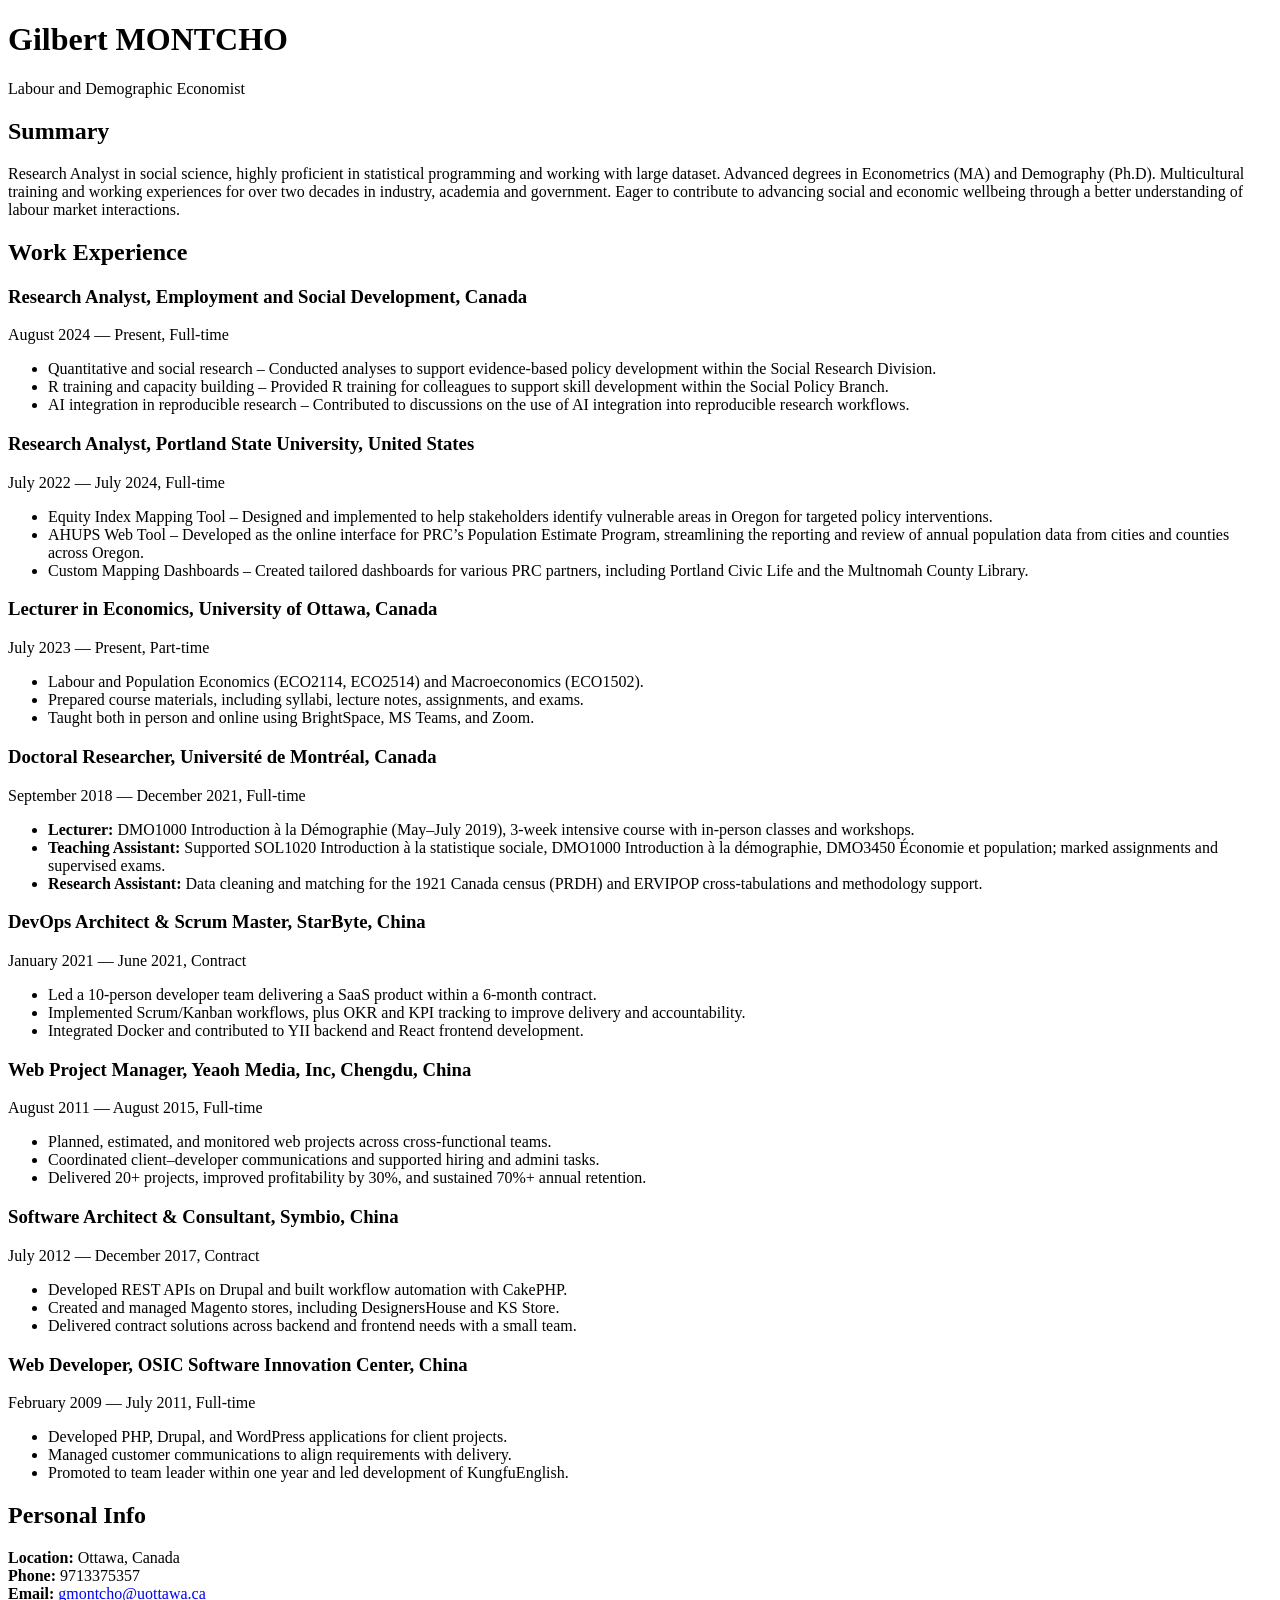
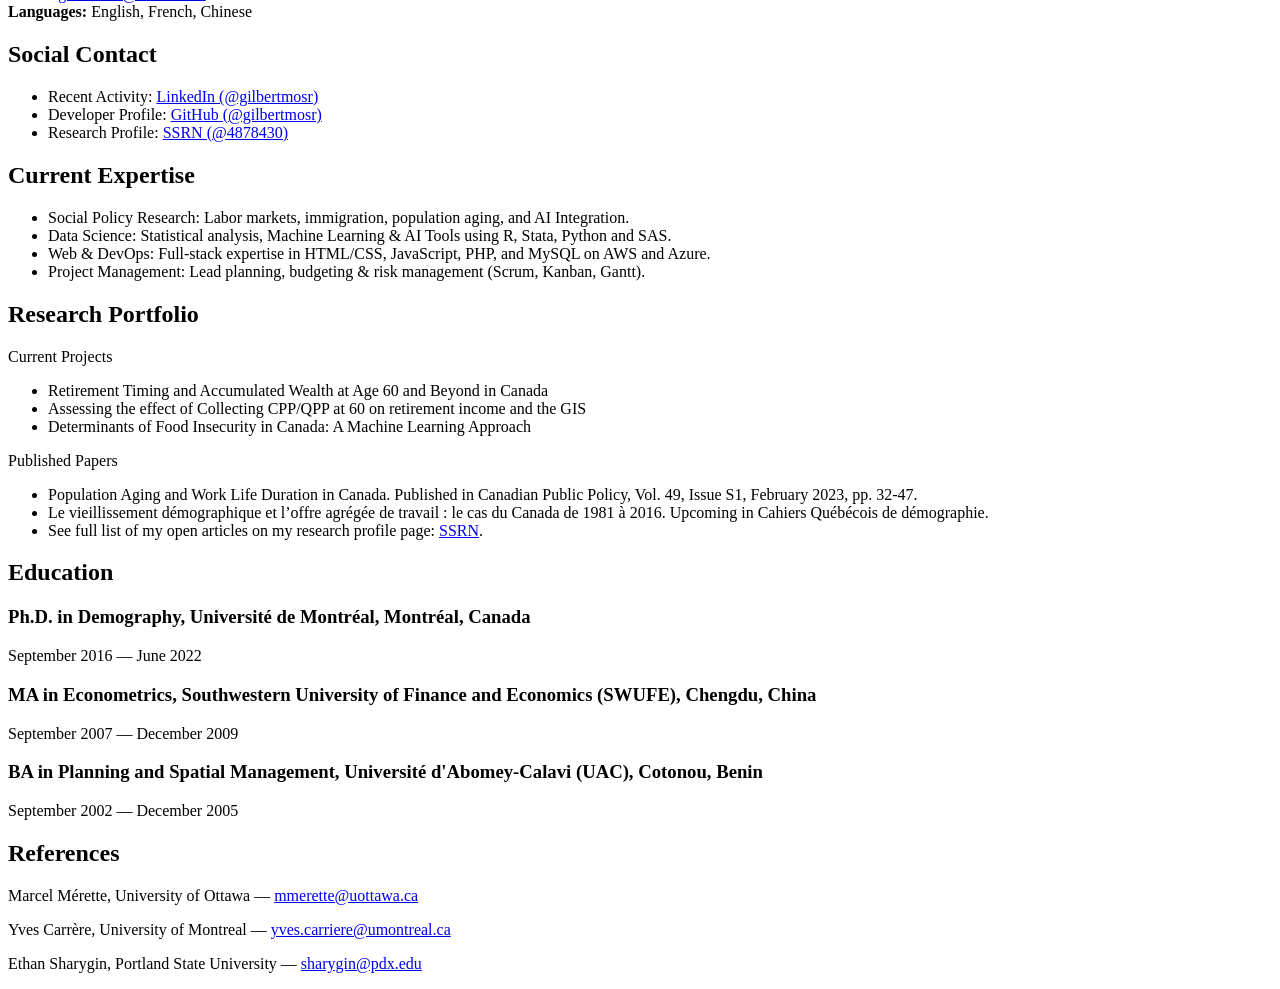
==== index.html @ cba8f5ef "Add index page for GitHub Pages" ====
<!DOCTYPE html>
<html lang="en">
<head>
  <meta charset="UTF-8">
  <meta name="viewport" content="width=device-width, initial-scale=1.0">
  <title>Resume - Gilbert Montcho</title>
  <link rel="preconnect" href="https://fonts.googleapis.com">
  <link rel="preconnect" href="https://fonts.gstatic.com" crossorigin>
  <link href="https://fonts.googleapis.com/css2?family=Lato:ital,wght@0,400;0,700;1,400&family=Oswald:wght@500;600&display=swap" rel="stylesheet">
  <link rel="stylesheet" href="resume.css">
</head>
<body>
  <div class="page">
    <div class="layout">
      <main>
        <header>
          <h1>Gilbert MONTCHO</h1>
          <p>Labour and Demographic Economist</p>
        </header>
        <section>
          <h2>Summary</h2>
          <p>Research Analyst in social science, highly proficient in statistical programming and working with large dataset. Advanced degrees in Econometrics (MA) and Demography (Ph.D). Multicultural training and working experiences for over two decades in industry, academia and government. Eager to contribute to advancing social and economic wellbeing through a better understanding of labour market interactions.</p>
        </section>

        <section>
          <h2>Work Experience</h2>

          
          <h3>Research Analyst, Employment and Social Development, Canada</h3>
          <p class="meta">August 2024 — Present, Full-time</p>
          <ul>
            <li>Quantitative and social research – Conducted analyses to support evidence‑based policy development within the Social Research Division.</li>
            <li>R training and capacity building – Provided R training for colleagues to support skill development within the Social Policy Branch.</li>
            <li>AI integration in reproducible research – Contributed to discussions on the use of AI  integration into reproducible research workflows.</li>
          </ul>


          <h3>Research Analyst, Portland State University, United States</h3>
          <p class="meta">July 2022 — July 2024, Full-time</p>
          <ul>
            <li>Equity Index Mapping Tool – Designed and implemented to help stakeholders identify vulnerable areas in Oregon for targeted policy interventions.</li>
            <li>AHUPS Web Tool – Developed as the online interface for PRC’s Population Estimate Program, streamlining the reporting and review of annual population data from cities and counties across Oregon.</li>
            <li>Custom Mapping Dashboards – Created tailored dashboards for various PRC partners, including Portland Civic Life and the Multnomah County Library.</li>
          </ul>

          <h3>Lecturer in Economics, University of Ottawa, Canada</h3>
          <p class="meta">July 2023 — Present, Part-time</p>
            <ul>
            <li>Labour and Population Economics (ECO2114, ECO2514) and Macroeconomics (ECO1502).</li>
            <li>Prepared course materials, including syllabi, lecture notes, assignments, and exams.</li>
            <li>Taught both in person and online using BrightSpace, MS Teams, and Zoom.</li>
            </ul>

          <h3>Doctoral Researcher, Université de Montréal, Canada</h3>
          <p class="meta">September 2018 — December 2021, Full-time</p>
          <ul>
            <li><strong>Lecturer:</strong> DMO1000 Introduction à la Démographie (May–July 2019), 3-week intensive course with in-person classes and workshops.</li>
            <li><strong>Teaching Assistant:</strong> Supported SOL1020 Introduction à la statistique sociale, DMO1000 Introduction à la démographie, DMO3450 Économie et population; marked assignments and supervised exams.</li>
            <li><strong>Research Assistant:</strong> Data cleaning and matching for the 1921 Canada census (PRDH) and ERVIPOP cross-tabulations and methodology support.</li>
          </ul>

          <h3>DevOps Architect &amp; Scrum Master, StarByte, China</h3>
          <p class="meta">January 2021 — June 2021, Contract</p>
          <ul>
            <li>Led a 10-person developer team delivering a SaaS product within a 6-month contract.</li>
            <li>Implemented Scrum/Kanban workflows, plus OKR and KPI tracking to improve delivery and accountability.</li>
            <li>Integrated Docker and contributed to YII backend and React frontend development.</li>
          </ul>

          <h3>Web Project Manager, Yeaoh Media, Inc, Chengdu, China</h3>
          <p class="meta">August 2011 — August 2015, Full-time</p>
          <ul>
            <li>Planned, estimated, and monitored web projects across cross-functional teams.</li>
            <li>Coordinated client–developer communications and supported hiring and admini tasks.</li>
            <li>Delivered 20+ projects, improved profitability by 30%, and sustained 70%+ annual retention.</li>
          </ul>

          <h3>Software Architect &amp; Consultant, Symbio, China</h3>
          <p class="meta">July 2012 — December 2017, Contract</p>
          <ul>
            <li>Developed REST APIs on Drupal and built workflow automation with CakePHP.</li>
            <li>Created and managed Magento stores, including DesignersHouse and KS Store.</li>
            <li>Delivered contract solutions across backend and frontend needs with a small team.</li>
          </ul>

          <h3>Web Developer, OSIC Software Innovation Center, China</h3>
          <p class="meta">February 2009 — July 2011, Full-time</p>
          <ul>
            <li>Developed PHP, Drupal, and WordPress applications for client projects.</li>
            <li>Managed customer communications to align requirements with delivery.</li>
            <li>Promoted to team leader within one year and led development of KungfuEnglish.</li>
          </ul>
        </section>

      </main>

      <aside class="aside">
        <section>
          <h2>Personal Info</h2>
          <strong>Location:</strong> Ottawa, Canada<br>
          <strong>Phone:</strong> 9713375357<br>
          <strong>Email:</strong> <a href="mailto:gmontcho@uottawa.ca">gmontcho@uottawa.ca</a><br>
          <strong>Languages:</strong> English, French, Chinese
        </section>

        <section>
          <h2>Social Contact</h2>
          <ul class="tag-list">
            <li>Recent Activity: <a href="https://www.linkedin.com/in/gilbertmosr">LinkedIn (@gilbertmosr)</a></li>
            <li>Developer Profile: <a href="https://github.com/gilbertmosr">GitHub (@gilbertmosr)</a></li>
            <li>Research Profile: <a href="https://ssrn.com/author=4878430">SSRN (@4878430)</a></li>
          </ul>
        </section>

        <section>
          <h2>Current Expertise</h2>
          <ul class="tag-list">
            <li>Social Policy Research: Labor markets, immigration, population aging, and AI Integration.</li>
            <li>Data Science: Statistical analysis, Machine Learning & AI Tools using R, Stata, Python and SAS.</li>
            <li>Web & DevOps: Full-stack expertise in HTML/CSS, JavaScript, PHP, and MySQL on AWS and Azure.</li>
            <li>Project Management: Lead planning, budgeting & risk management (Scrum, Kanban, Gantt).</li>
          </ul>
        </section>

        <section>
          <h2>Research Portfolio</h2>
          <div class="subsection">
            <div class="section-title">Current Projects</div>
            <ul class="tag-list">
              <li>Retirement Timing and Accumulated Wealth at Age 60 and Beyond in Canada</li>
              <li>Assessing the effect of Collecting CPP/QPP at 60 on retirement income and the GIS</li>
              <li>Determinants of Food Insecurity in Canada: A Machine Learning Approach</li>
            </ul>
          </div>
          <div class="subsection">
            <div class="section-title">Published Papers</div>
            <ul class="tag-list">
              <li>Population Aging and Work Life Duration in Canada. Published in Canadian Public Policy, Vol. 49, Issue S1, February 2023, pp. 32-47.</li>
              <li>Le vieillissement démographique et l’offre agrégée de travail : le cas du Canada de 1981 à 2016. Upcoming in Cahiers Québécois de démographie.</li>
              <li>See full list of my open articles on my research profile page: <a href="https://ssrn.com/author=4878430">SSRN</a>.</li>
            </ul>
          </div>

        </section>

        <section>
          <h2>Education</h2>
          <h3>Ph.D. in Demography, Université de Montréal, Montréal, Canada</h3>
          <p class="meta">September 2016 — June 2022</p>

          <h3>MA in Econometrics, Southwestern University of Finance and Economics (SWUFE), Chengdu, China</h3>
          <p class="meta">September 2007 — December 2009</p>

          <h3>BA in Planning and Spatial Management, Université d'Abomey-Calavi (UAC), Cotonou, Benin</h3>
          <p class="meta">September 2002 — December 2005</p>
        </section>

        <section>
          <h2>References</h2>
          <p>Marcel Mérette, University of Ottawa — <a href="mailto:mmerette@uottawa.ca">mmerette@uottawa.ca</a></p>
          <p>Yves Carrère, University of Montreal — <a href="mailto:yves.carriere@umontreal.ca">yves.carriere@umontreal.ca</a></p>
          <p>Ethan Sharygin, Portland State University — <a href="mailto:sharygin@pdx.edu">sharygin@pdx.edu</a></p>
        </section>
      </aside>
    </div>
  </div>
</body>
</html>
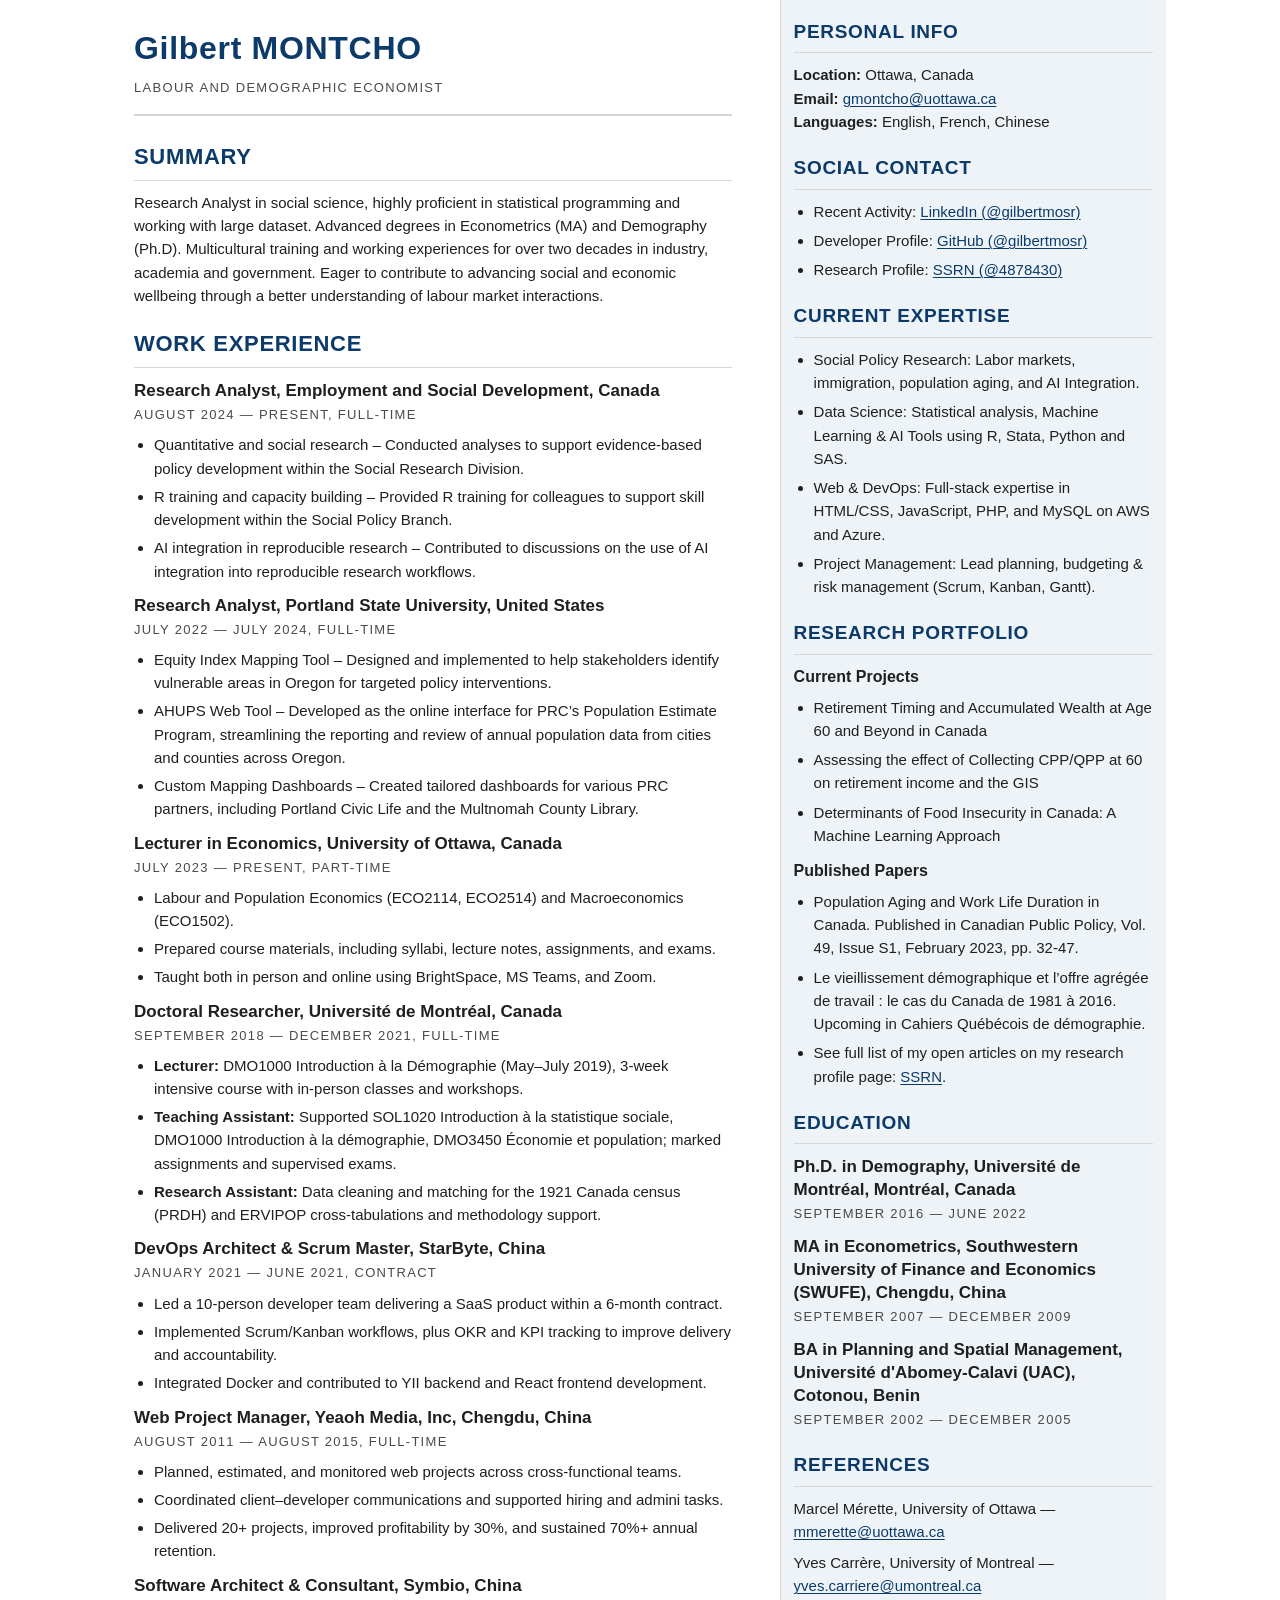
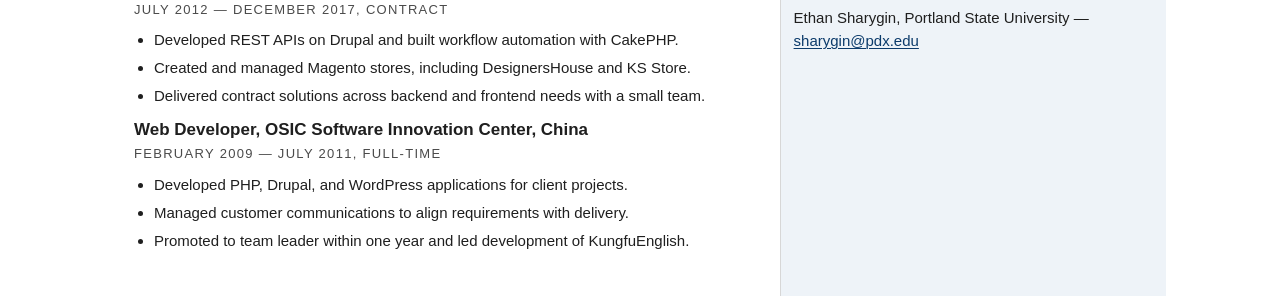
==== commit 3b9b8a04: "Remove phone number from homepage" ====
--- a/index.html
+++ b/index.html
@@ -98,7 +98,6 @@
         <section>
           <h2>Personal Info</h2>
           <strong>Location:</strong> Ottawa, Canada<br>
-          <strong>Phone:</strong> 9713375357<br>
           <strong>Email:</strong> <a href="mailto:gmontcho@uottawa.ca">gmontcho@uottawa.ca</a><br>
           <strong>Languages:</strong> English, French, Chinese
         </section>
--- a/resume.css
+++ b/resume.css
@@ -0,0 +1,265 @@
+:root {
+  --text: #1f1f1f;
+  --muted: #4a4a4a;
+  --accent: #0c3b6b;
+  --border: #d7d7d7;
+  --bg: #ffffff;
+  --aside-bg: #eef3f8;
+}
+
+* {
+  box-sizing: border-box;
+}
+
+body {
+  margin: 0;
+  padding: 0;
+  font-family: "Lato", "Helvetica Neue", Arial, sans-serif;
+  font-size: 15px;
+  color: var(--text);
+  background: var(--bg);
+  line-height: 1.45;
+}
+
+.page {
+  max-width: 1100px;
+  margin: 0 auto;
+  padding: 0 24px;
+}
+
+header {
+  border-bottom: 2px solid var(--border);
+  padding-bottom: 16px;
+  margin-bottom: 24px;
+}
+
+header h1 {
+  margin: 0;
+  font-family: "Oswald", "Helvetica Neue", Arial, sans-serif;
+  font-size: 32px;
+  letter-spacing: 0.7px;
+  color: var(--accent);
+}
+
+header p {
+  margin: 4px 0 0;
+  font-family: "Oswald", "Helvetica Neue", Arial, sans-serif;
+  font-size: 13px;
+  letter-spacing: 1.3px;
+  text-transform: uppercase;
+  color: var(--muted);
+}
+
+.layout {
+  display: grid;
+  grid-template-columns: minmax(0, 1.65fr) minmax(280px, 1fr);
+  gap: 28px;
+  align-items: stretch;
+}
+
+main {
+  padding: 24px 20px;
+}
+
+section {
+  margin-bottom: 20px;
+}
+
+section h2 {
+  margin: 10px 0;
+  font-family: "Oswald", "Helvetica Neue", Arial, sans-serif;
+  font-size: 22px;
+  text-transform: uppercase;
+  letter-spacing: 0.7px;
+  color: var(--accent);
+  border-bottom: 1px solid var(--border);
+  padding-bottom: 6px;
+}
+
+h3 {
+  margin: 12px 0 2px;
+  font-size: 17px;
+  line-height: 1.35;
+}
+
+.meta {
+  margin: 0 0 8px;
+  color: var(--muted);
+  font-size: 13px;
+  letter-spacing: 1.3px;
+  text-transform: uppercase;
+}
+
+ul {
+  margin: 6px 0 12px;
+  padding-left: 20px;
+}
+
+li {
+  margin-bottom: 5px;
+}
+
+.aside h2 {
+  font-size: 19px;
+}
+
+.aside p {
+  margin: 0 0 8px;
+}
+
+.aside {
+  background: var(--aside-bg);
+  padding: 7px 13px;
+  border-left: 1px solid var(--border);
+  font-size: 15px;
+  line-height: 1.55;
+}
+
+.tag-list {
+  margin: 6px 0 0;
+}
+
+.tag-list li {
+  margin-bottom: 6px;
+}
+
+.subsection {
+  margin-bottom: 12px;
+}
+
+.section-title {
+  margin: 8px 0 4px;
+  font-size: 16px;
+  font-weight: 700;
+}
+
+.small {
+  font-size: 13px;
+  color: var(--muted);
+}
+
+p {
+  margin: 0 0 6px;
+}
+
+main {
+  font-size: 15px;
+  line-height: 1.55;
+}
+
+main p,
+main li {
+  max-width: 78ch;
+}
+
+a {
+  color: var(--accent);
+  text-decoration-thickness: 1px;
+  text-underline-offset: 2px;
+}
+
+@media (max-width: 800px) {
+  .layout {
+    grid-template-columns: 1fr;
+  }
+
+  main,
+  .aside {
+    padding: 20px 14px;
+  }
+
+  main p,
+  main li {
+    max-width: none;
+  }
+}
+
+@media print {
+  @page {
+    padding: 13mm 0 13mm 0;
+  }
+
+  html,
+  body,
+  .aside {
+    -webkit-print-color-adjust: exact;
+    print-color-adjust: exact;
+  }
+
+  body {
+    font-family: "Lato", "Helvetica Neue", Arial, sans-serif;
+    font-size: 15px;
+    line-height: 1.45;
+    background: var(--bg);
+  }
+
+  header h1,
+  header p,
+  section h2 {
+    font-family: "Oswald", "Helvetica Neue", Arial, sans-serif;
+  }
+
+  main,
+  .aside {
+    font-family: "Lato", "Helvetica Neue", Arial, sans-serif;
+    font-size: 15px;
+  }
+
+  .page {
+    max-width: none;
+    margin: 0;
+    padding: 0;
+  }
+
+  .layout {
+    grid-template-columns: minmax(0, 1.65fr) minmax(280px, 1fr);
+    gap: 28px;
+  }
+
+  main,
+  .aside {
+    padding: 24px 20px;
+  }
+
+  .aside {
+    padding: 7px 13px;
+    background: var(--aside-bg);
+    border-left: 1px solid var(--border);
+  }
+
+  main section {
+    break-inside: auto;
+    page-break-inside: auto;
+  }
+
+  main li {
+    break-inside: avoid;
+    page-break-inside: avoid;
+  }
+
+  .aside section {
+    break-inside: auto;
+    page-break-inside: auto;
+  }
+
+  .subsection {
+    break-inside: avoid;
+    page-break-inside: avoid;
+  }
+
+  .subsection .section-title {
+    break-after: avoid;
+    page-break-after: avoid;
+  }
+
+  .aside section h2 {
+    break-after: avoid;
+    page-break-after: avoid;
+  }
+
+  a {
+    color: var(--accent);
+    text-decoration-thickness: 1px;
+    text-underline-offset: 2px;
+  }
+}
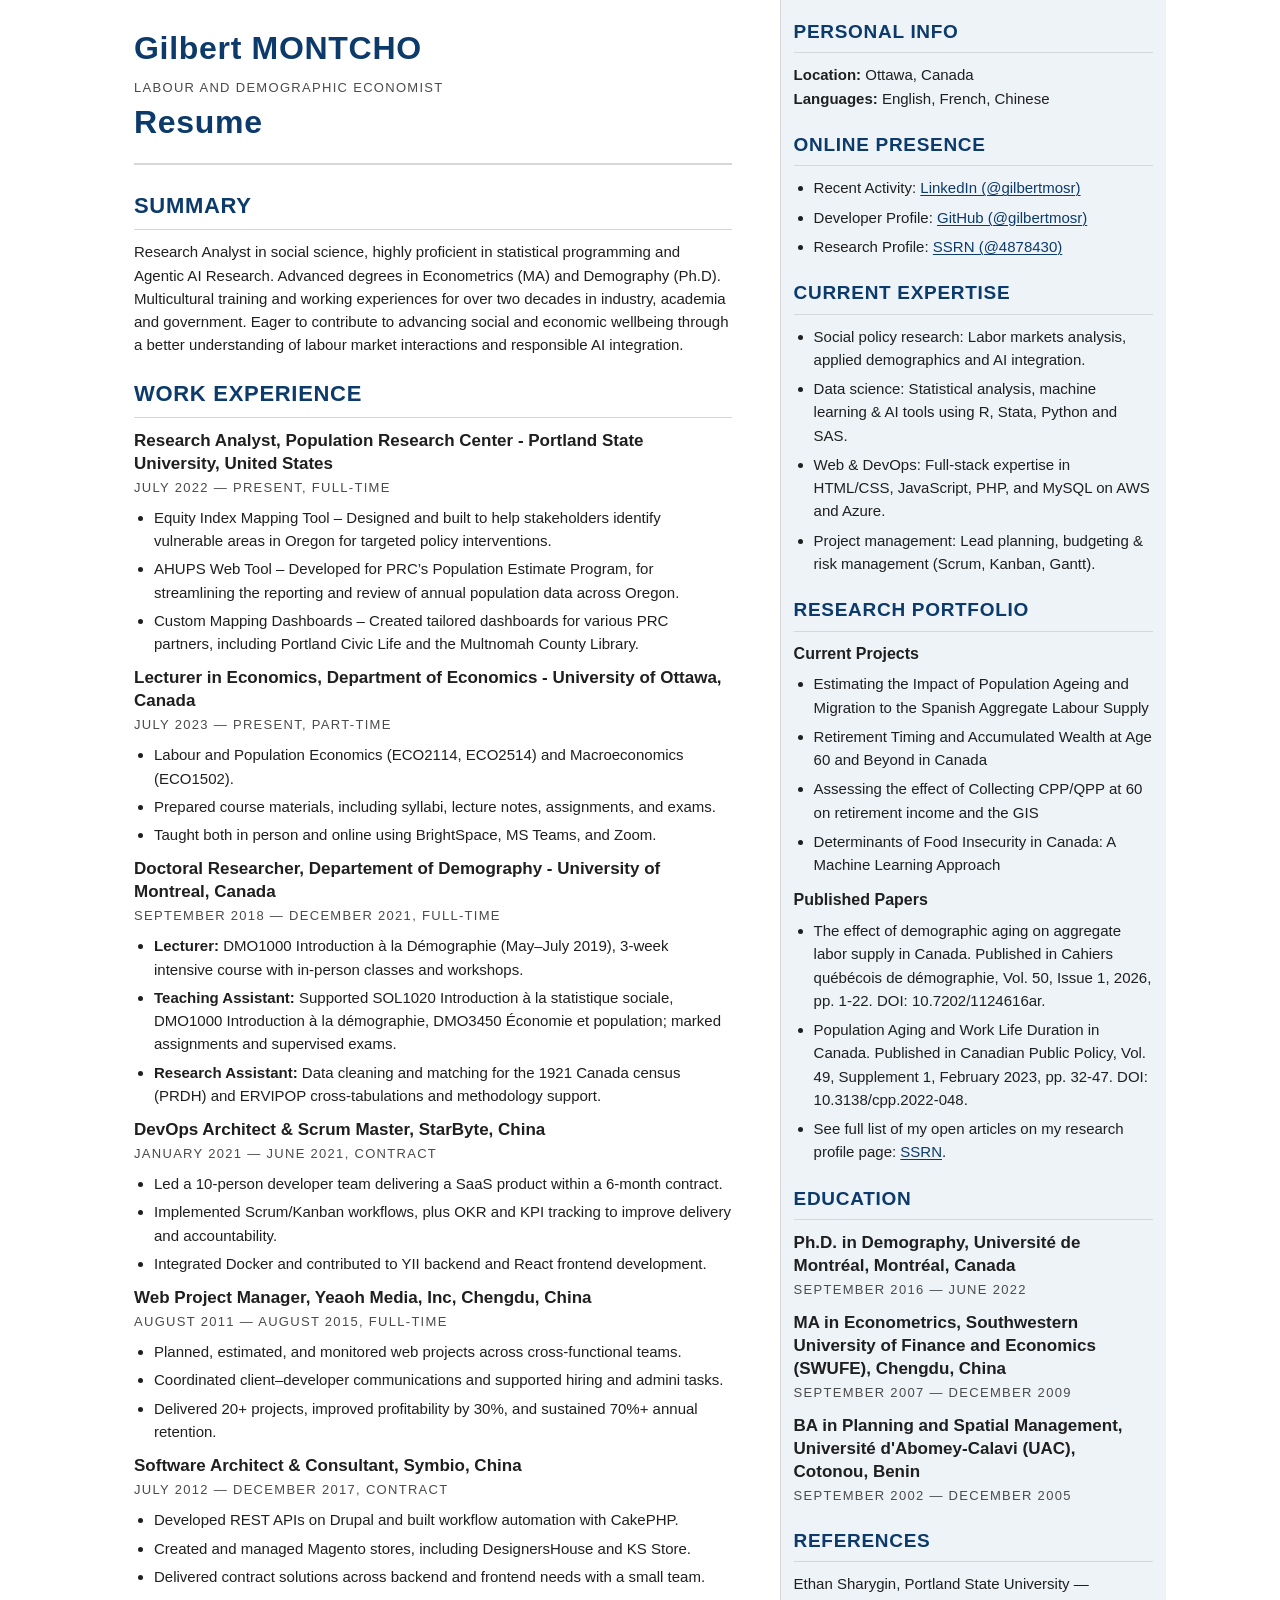
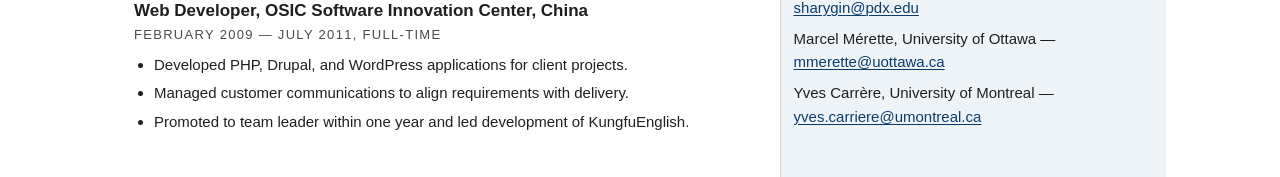
==== commit b83b44f1: "Update resume site content" ====
--- a/index.html
+++ b/index.html
@@ -16,34 +16,37 @@
         <header>
           <h1>Gilbert MONTCHO</h1>
           <p>Labour and Demographic Economist</p>
+          <h1>Resume</h1>
         </header>
         <section>
           <h2>Summary</h2>
-          <p>Research Analyst in social science, highly proficient in statistical programming and working with large dataset. Advanced degrees in Econometrics (MA) and Demography (Ph.D). Multicultural training and working experiences for over two decades in industry, academia and government. Eager to contribute to advancing social and economic wellbeing through a better understanding of labour market interactions.</p>
+          <p>Research Analyst in social science, highly proficient in statistical programming and Agentic AI Research. Advanced degrees in Econometrics (MA) and Demography (Ph.D). Multicultural training and working experiences for over two decades in industry, academia and government. Eager to contribute to advancing social and economic wellbeing through a better understanding of labour market interactions and responsible AI integration.</p>
         </section>
 
         <section>
           <h2>Work Experience</h2>
 
           
-          <h3>Research Analyst, Employment and Social Development, Canada</h3>
+          <!--
+          <h3>Research Analyst, Employment and Social Development - Government of Canada, Canada</h3>
           <p class="meta">August 2024 — Present, Full-time</p>
           <ul>
-            <li>Quantitative and social research – Conducted analyses to support evidence‑based policy development within the Social Research Division.</li>
+            <li>Quantitative and social research – Conducted analyses using Machine Learning and AI to support policy development within the Social Research Division.</li>
             <li>R training and capacity building – Provided R training for colleagues to support skill development within the Social Policy Branch.</li>
             <li>AI integration in reproducible research – Contributed to discussions on the use of AI  integration into reproducible research workflows.</li>
           </ul>
+          -->
 
 
-          <h3>Research Analyst, Portland State University, United States</h3>
-          <p class="meta">July 2022 — July 2024, Full-time</p>
+          <h3>Research Analyst, Population Research Center - Portland State University, United States</h3>
+          <p class="meta">July 2022 — Present, Full-time</p>
           <ul>
-            <li>Equity Index Mapping Tool – Designed and implemented to help stakeholders identify vulnerable areas in Oregon for targeted policy interventions.</li>
-            <li>AHUPS Web Tool – Developed as the online interface for PRC’s Population Estimate Program, streamlining the reporting and review of annual population data from cities and counties across Oregon.</li>
-            <li>Custom Mapping Dashboards – Created tailored dashboards for various PRC partners, including Portland Civic Life and the Multnomah County Library.</li>
+            <li>Equity Index Mapping Tool – Designed and built to help stakeholders identify vulnerable areas in Oregon for targeted policy interventions.</li>
+            <li class="print-break-before">AHUPS Web Tool – Developed for PRC’s Population Estimate Program, for streamlining the reporting and review of annual population data across Oregon.</li>
+            <li >Custom Mapping Dashboards – Created tailored dashboards for various PRC partners, including Portland Civic Life and the Multnomah County Library.</li>
           </ul>
 
-          <h3>Lecturer in Economics, University of Ottawa, Canada</h3>
+          <h3>Lecturer in Economics, Department of Economics - University of Ottawa, Canada</h3>
           <p class="meta">July 2023 — Present, Part-time</p>
             <ul>
             <li>Labour and Population Economics (ECO2114, ECO2514) and Macroeconomics (ECO1502).</li>
@@ -51,7 +54,7 @@
             <li>Taught both in person and online using BrightSpace, MS Teams, and Zoom.</li>
             </ul>
 
-          <h3>Doctoral Researcher, Université de Montréal, Canada</h3>
+          <h3>Doctoral Researcher, Departement of Demography - University of Montreal, Canada</h3>
           <p class="meta">September 2018 — December 2021, Full-time</p>
           <ul>
             <li><strong>Lecturer:</strong> DMO1000 Introduction à la Démographie (May–July 2019), 3-week intensive course with in-person classes and workshops.</li>
@@ -67,7 +70,7 @@
             <li>Integrated Docker and contributed to YII backend and React frontend development.</li>
           </ul>
 
-          <h3>Web Project Manager, Yeaoh Media, Inc, Chengdu, China</h3>
+          <h3 class="print-break-before">Web Project Manager, Yeaoh Media, Inc, Chengdu, China</h3>
           <p class="meta">August 2011 — August 2015, Full-time</p>
           <ul>
             <li>Planned, estimated, and monitored web projects across cross-functional teams.</li>
@@ -98,12 +101,15 @@
         <section>
           <h2>Personal Info</h2>
           <strong>Location:</strong> Ottawa, Canada<br>
+          <!--
+          <strong>Phone:</strong> 9713375357<br>
           <strong>Email:</strong> <a href="mailto:gmontcho@uottawa.ca">gmontcho@uottawa.ca</a><br>
+          -->
           <strong>Languages:</strong> English, French, Chinese
         </section>
 
         <section>
-          <h2>Social Contact</h2>
+          <h2>Online Presence</h2>
           <ul class="tag-list">
             <li>Recent Activity: <a href="https://www.linkedin.com/in/gilbertmosr">LinkedIn (@gilbertmosr)</a></li>
             <li>Developer Profile: <a href="https://github.com/gilbertmosr">GitHub (@gilbertmosr)</a></li>
@@ -114,18 +120,19 @@
         <section>
           <h2>Current Expertise</h2>
           <ul class="tag-list">
-            <li>Social Policy Research: Labor markets, immigration, population aging, and AI Integration.</li>
-            <li>Data Science: Statistical analysis, Machine Learning & AI Tools using R, Stata, Python and SAS.</li>
+            <li>Social policy research: Labor markets analysis, applied demographics and AI integration.</li>
+            <li>Data science: Statistical analysis, machine learning & AI tools using R, Stata, Python and SAS.</li>
             <li>Web & DevOps: Full-stack expertise in HTML/CSS, JavaScript, PHP, and MySQL on AWS and Azure.</li>
-            <li>Project Management: Lead planning, budgeting & risk management (Scrum, Kanban, Gantt).</li>
+            <li>Project management: Lead planning, budgeting & risk management (Scrum, Kanban, Gantt).</li>
           </ul>
         </section>
 
         <section>
-          <h2>Research Portfolio</h2>
+          <h2 class="print-break-before">Research Portfolio</h2>
           <div class="subsection">
             <div class="section-title">Current Projects</div>
             <ul class="tag-list">
+              <li>Estimating the Impact of Population Ageing and Migration to the Spanish Aggregate Labour Supply</li>
               <li>Retirement Timing and Accumulated Wealth at Age 60 and Beyond in Canada</li>
               <li>Assessing the effect of Collecting CPP/QPP at 60 on retirement income and the GIS</li>
               <li>Determinants of Food Insecurity in Canada: A Machine Learning Approach</li>
@@ -134,8 +141,8 @@
           <div class="subsection">
             <div class="section-title">Published Papers</div>
             <ul class="tag-list">
-              <li>Population Aging and Work Life Duration in Canada. Published in Canadian Public Policy, Vol. 49, Issue S1, February 2023, pp. 32-47.</li>
-              <li>Le vieillissement démographique et l’offre agrégée de travail : le cas du Canada de 1981 à 2016. Upcoming in Cahiers Québécois de démographie.</li>
+              <li>The effect of demographic aging on aggregate labor supply in Canada. Published in Cahiers québécois de démographie, Vol. 50, Issue 1, 2026, pp. 1-22. DOI: 10.7202/1124616ar.</li>
+              <li>Population Aging and Work Life Duration in Canada. Published in Canadian Public Policy, Vol. 49, Supplement 1, February 2023, pp. 32-47. DOI: 10.3138/cpp.2022-048.</li>
               <li>See full list of my open articles on my research profile page: <a href="https://ssrn.com/author=4878430">SSRN</a>.</li>
             </ul>
           </div>
@@ -143,7 +150,7 @@
         </section>
 
         <section>
-          <h2>Education</h2>
+          <h2 class="print-break-before">Education</h2>
           <h3>Ph.D. in Demography, Université de Montréal, Montréal, Canada</h3>
           <p class="meta">September 2016 — June 2022</p>
 
@@ -156,9 +163,9 @@
 
         <section>
           <h2>References</h2>
+          <p>Ethan Sharygin, Portland State University — <a href="mailto:sharygin@pdx.edu">sharygin@pdx.edu</a></p>
           <p>Marcel Mérette, University of Ottawa — <a href="mailto:mmerette@uottawa.ca">mmerette@uottawa.ca</a></p>
           <p>Yves Carrère, University of Montreal — <a href="mailto:yves.carriere@umontreal.ca">yves.carriere@umontreal.ca</a></p>
-          <p>Ethan Sharygin, Portland State University — <a href="mailto:sharygin@pdx.edu">sharygin@pdx.edu</a></p>
         </section>
       </aside>
     </div>
--- a/resume.css
+++ b/resume.css
@@ -55,6 +55,7 @@
   grid-template-columns: minmax(0, 1.65fr) minmax(280px, 1fr);
   gap: 28px;
   align-items: stretch;
+  min-height: 100vh;
 }
 
 main {
@@ -176,7 +177,7 @@
 
 @media print {
   @page {
-    padding: 13mm 0 13mm 0;
+    margin: 0;
   }
 
   html,
@@ -211,6 +212,11 @@
     padding: 0;
   }
 
+  body {
+    margin: 0;
+    padding: 0;
+  }
+
   .layout {
     grid-template-columns: minmax(0, 1.65fr) minmax(280px, 1fr);
     gap: 28px;
@@ -218,11 +224,11 @@
 
   main,
   .aside {
-    padding: 24px 20px;
-  }
-
-  .aside {
-    padding: 7px 13px;
+    padding: 70px 20px;
+  }
+
+  .aside {
+    padding: 70px 13px;
     background: var(--aside-bg);
     border-left: 1px solid var(--border);
   }
@@ -250,6 +256,12 @@
   .subsection .section-title {
     break-after: avoid;
     page-break-after: avoid;
+  }
+
+  .print-break-before {
+    break-before: page;
+    page-break-before: always;
+    padding-top: 70px;
   }
 
   .aside section h2 {
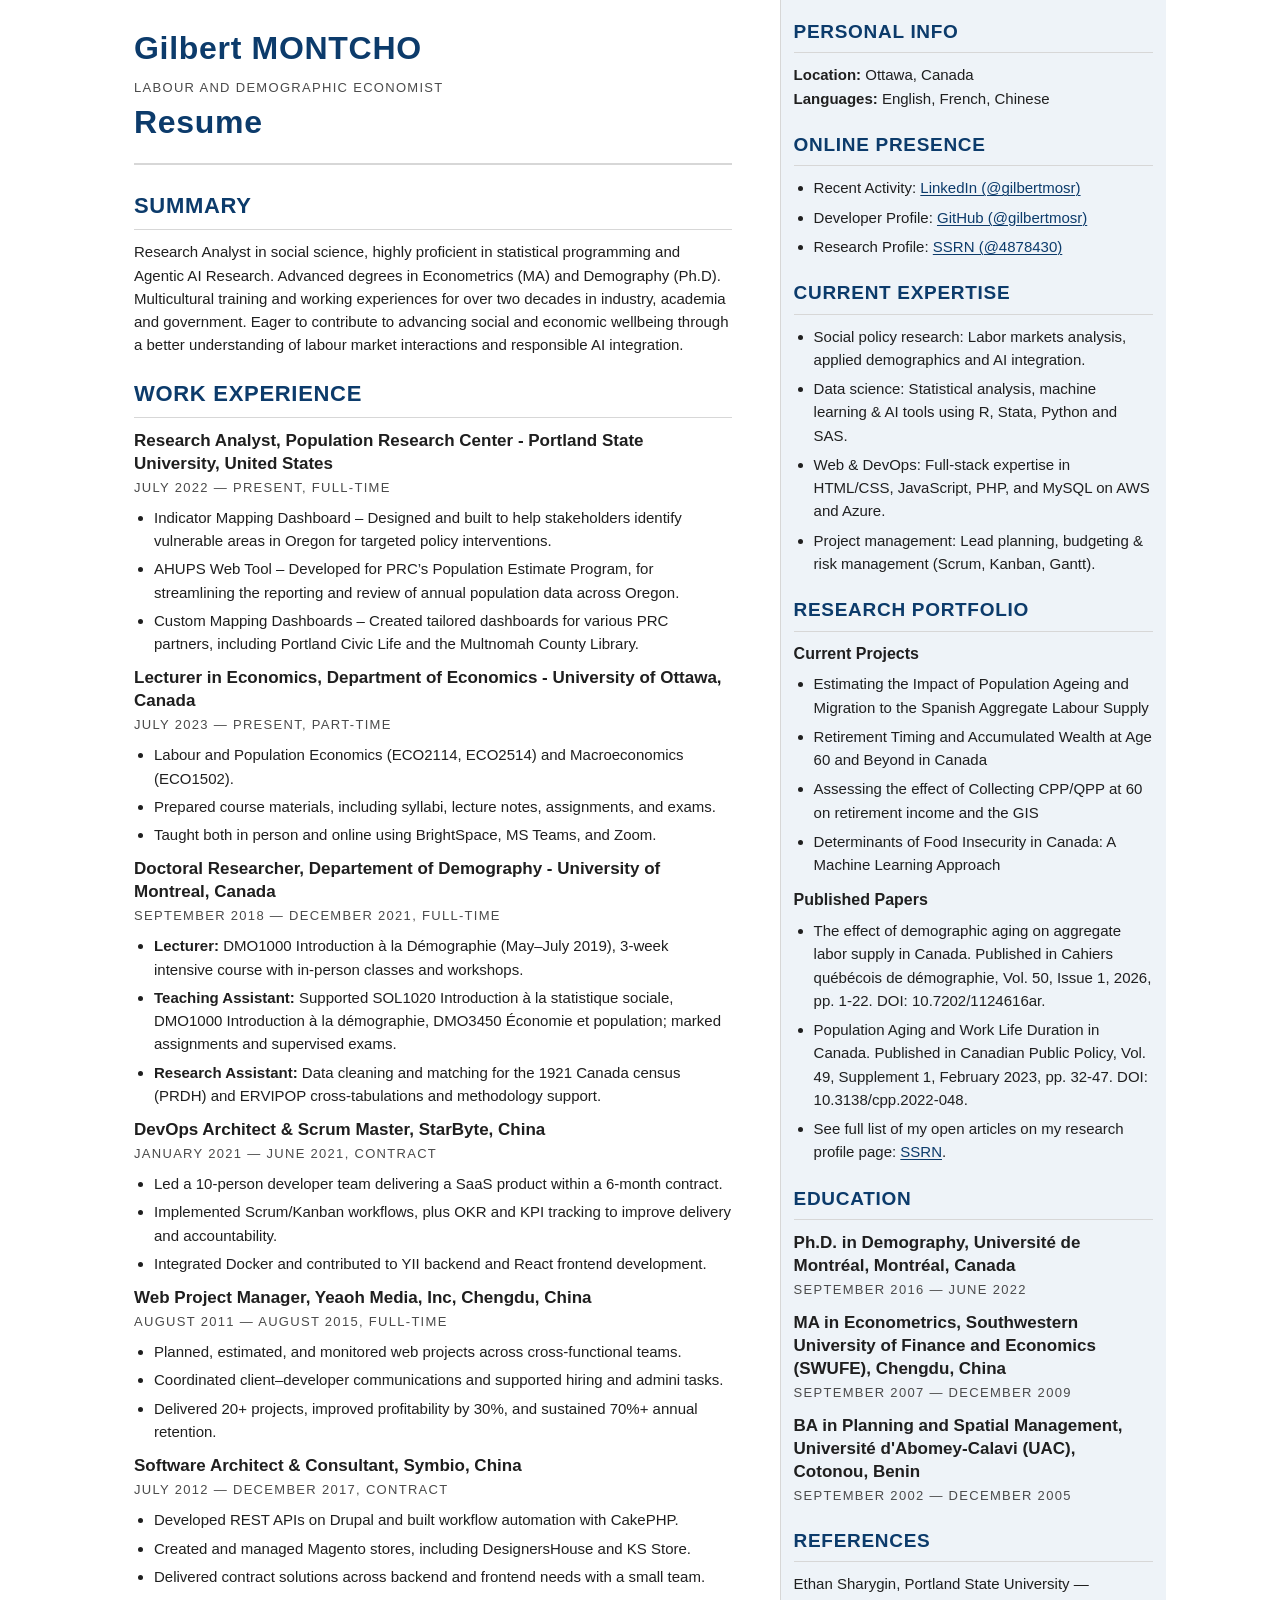
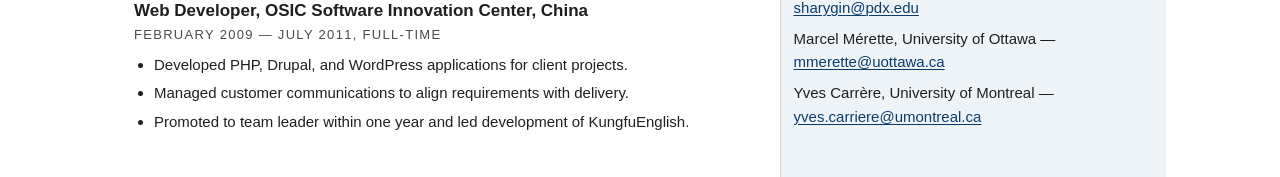
==== commit dda01ce3: "Update mapping dashboard label" ====
--- a/index.html
+++ b/index.html
@@ -41,7 +41,7 @@
           <h3>Research Analyst, Population Research Center - Portland State University, United States</h3>
           <p class="meta">July 2022 — Present, Full-time</p>
           <ul>
-            <li>Equity Index Mapping Tool – Designed and built to help stakeholders identify vulnerable areas in Oregon for targeted policy interventions.</li>
+            <li>Indicator Mapping Dashboard – Designed and built to help stakeholders identify vulnerable areas in Oregon for targeted policy interventions.</li>
             <li class="print-break-before">AHUPS Web Tool – Developed for PRC’s Population Estimate Program, for streamlining the reporting and review of annual population data across Oregon.</li>
             <li >Custom Mapping Dashboards – Created tailored dashboards for various PRC partners, including Portland Civic Life and the Multnomah County Library.</li>
           </ul>
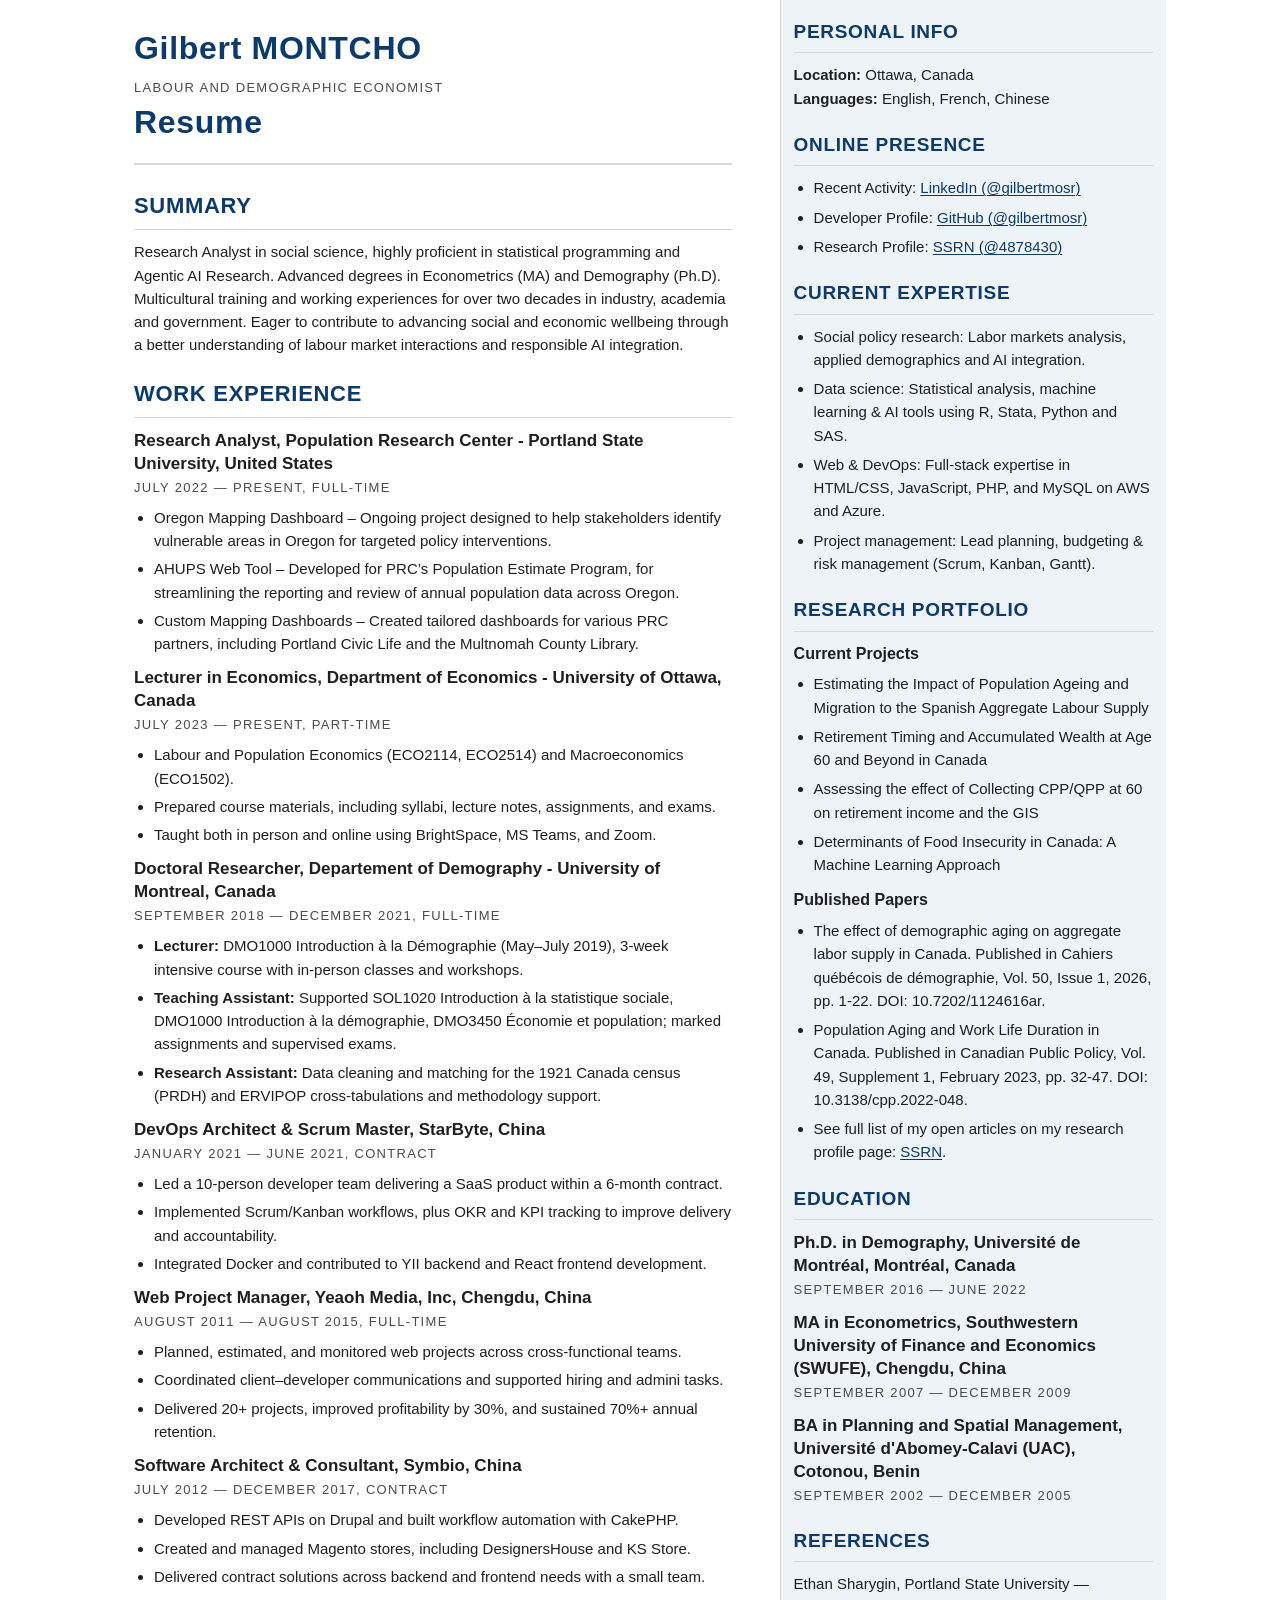
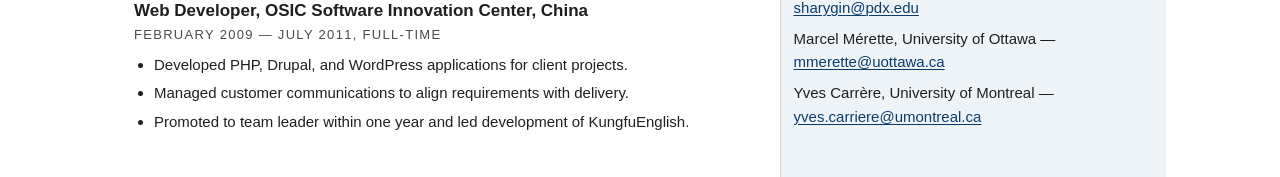
==== commit 67bb28f6: "Update Oregon dashboard description" ====
--- a/index.html
+++ b/index.html
@@ -41,7 +41,7 @@
           <h3>Research Analyst, Population Research Center - Portland State University, United States</h3>
           <p class="meta">July 2022 — Present, Full-time</p>
           <ul>
-            <li>Indicator Mapping Dashboard – Designed and built to help stakeholders identify vulnerable areas in Oregon for targeted policy interventions.</li>
+            <li>Oregon Mapping Dashboard – Ongoing project designed to help stakeholders identify vulnerable areas in Oregon for targeted policy interventions.</li>
             <li class="print-break-before">AHUPS Web Tool – Developed for PRC’s Population Estimate Program, for streamlining the reporting and review of annual population data across Oregon.</li>
             <li >Custom Mapping Dashboards – Created tailored dashboards for various PRC partners, including Portland Civic Life and the Multnomah County Library.</li>
           </ul>
